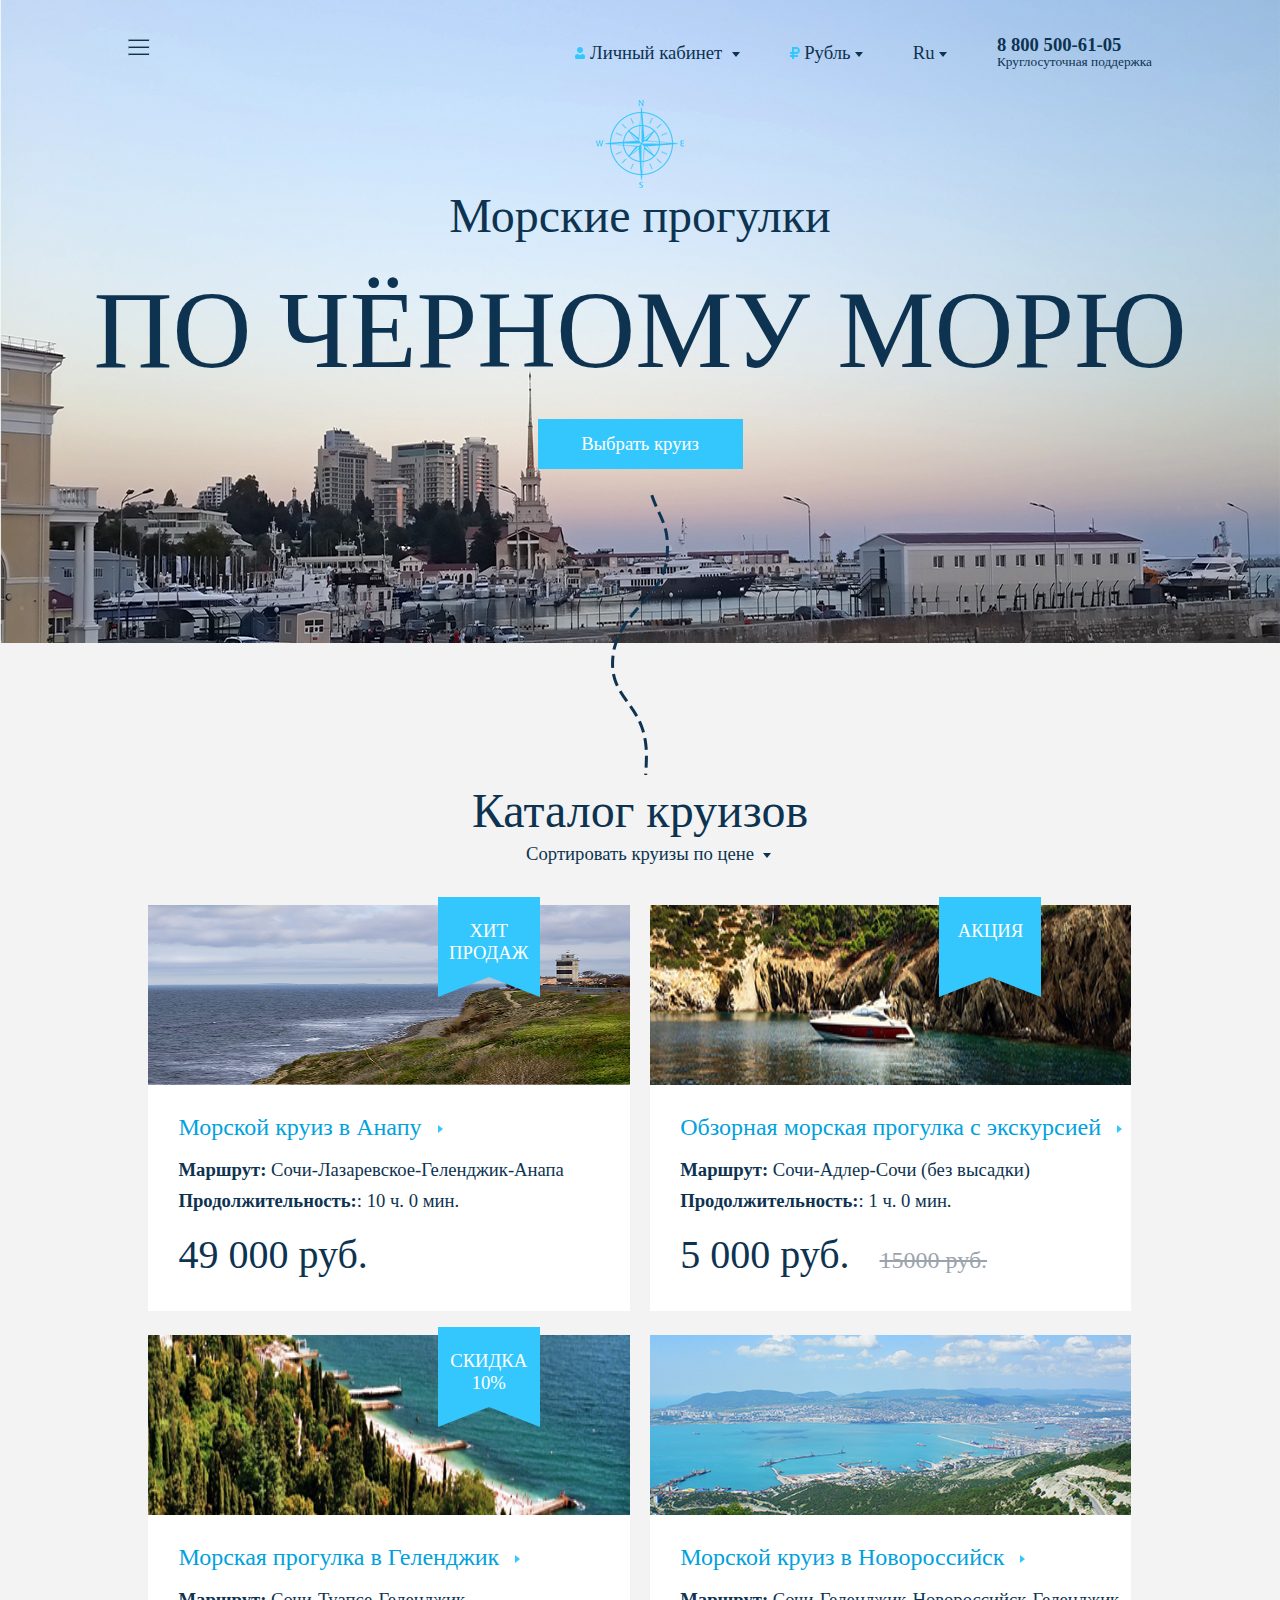
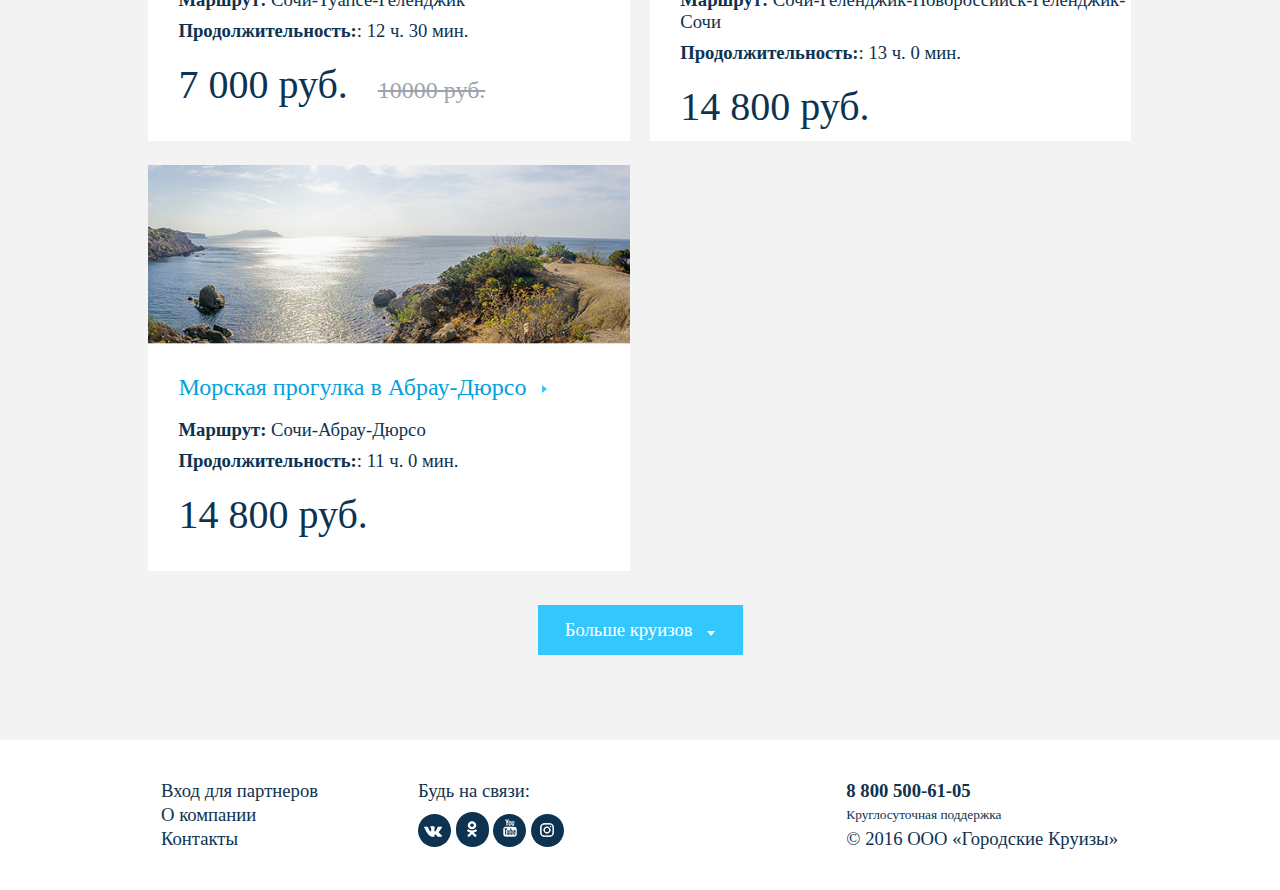
==== index.html @ 9eddcb10 "last changes" ====
<!DOCTYPE html>
<html>

    <head>
        <meta charset="utf-8">
        <meta http-equiv="X-UA-Compatible" content="IE=edge">
        <title>НАЧАЛО РАБОТЫ С BRACKETS</title>
        <meta name="description" content="Интерактивное руководство по началу работы в Brackets.">
        <link rel="stylesheet" href="style.css">
        <meta name="viewport" content="width=device-width, initial-scale=1">
    </head>
    <body>
        <div class="wrapper">
            <div class="header">
                <div class="top-field">
                    <div class="burger-menu">
                        <hr id="first">
                        <hr id="second">
                        <hr id="third">
                    </div>
                    <div class="nav">
                        <ul>
                            <li>Главная</li>
                            <li>О компании</li>
                            <li>Галерея</li>
                            <li>Информация</li>
                            <li>Как доехать</li>
                        </ul>
                    </div>
                    <div class="settings">
                        <span class="my-account">
                            <img src="images/user@1X.png" alt="user">
                            Личный кабинет
                            <img style="margin-left: 5px;margin-bottom: 2px" src="images/Многоугольник 1 копия 2@1X.png" alt="pointer">
                        </span>
                        <span class="money">
                            <img src="images/Р@1X.png" alt="rubles">
                            Рубль
                            <img style="margin-bottom: 2px" src="images/Многоугольник 1 копия 2@1X.png" alt="pointer">
                        </span>
                        <span class="lang">
                            Ru
                            <img style="margin-bottom: 2px" src="images/Многоугольник 1 копия 2@1X.png" alt="pointer">
                        </span>
                        <span class="number">
                            <span style="font-weight: 600">8 800 500-61-05</span>   
                            <br>
                            <span style="font-size: 10pt;" class="other-font">Круглосуточная поддержка</span>                            
                        </span>
                    </div>
                </div>
                <img src="images/logo@1X.png" alt="logo" class="logo">
                <h2 class="header-first">Морские прогулки</h2>
                <h1 class="header-second">ПО ЧЁРНОМУ МОРЮ</h1>
                <div class="button">Выбрать круиз</div>
                <img src="images/Фигура 1@1X (1).png" class="figure" alt="figure">
            </div>
            <div class="popUp-modal">
                <span id="prev"></span>
                <span id="next"></span>
                <span id="exit">Закрыть</span>
            </div>
            <div class="main">
                <h2 class='main-header'>Каталог круизов</h2>
                <div class="sort-blocks">
                    <span class="button-info">Сортировать круизы по цене</span>
                    <img class="sort-pointer" style="margin-left: 5px; margin-bottom: 2px;" src="images/Многоугольник 1 копия 2@1X.png" alt="pointer">
                </div>
                <div class="img-blocks-container">
                        <div data-price="49000" class="img-block blocks ribbon block1">
                            <span class="bonus">ХИТ ПРОДАЖ</span>
                            <img class="main-img" src="images/lighthouse-1319560@1X.png" alt="sea and wheels">
                            <div class="cruise-info">
                                <p class="cruise-header">Морской круиз в Анапу
                                    <img class="marg-img" src="images/Многоугольник 1 копия 3@1X.png" alt="pointer">
                                </p>
                                <p class="way"><span class="bold">Маршрут:</span> Сочи-Лазаревское-Геленджик-Анапа</p>
                                <p class="time"><span class="bold">Продолжительность:</span>: 10 ч. 0 мин.</p>
                                <div class="price">49 000 руб.</div>
                            </div>
                        </div>
                        <div data-price="5000" class="img-block ribbon blocks block2">
                            <span class="bonus">АКЦИЯ</span>
                            <img class="main-img" src="images/sochi-2461968_1920@1X.png" alt="sea and wheels">
                            <div class="cruise-info">
                                <p class="cruise-header">Обзорная морская прогулка с экскурсией
                                    <img class="marg-img" src="images/Многоугольник 1 копия 3@1X.png" alt="pointer">
                                </p>
                                <p class="way"><span class="bold">Маршрут:</span> Сочи-Адлер-Сочи (без высадки)</p>
                                <p class="time"><span class="bold">Продолжительность:</span>: 1 ч. 0 мин.</p>
                                <div class="price">5 000 руб. <span class="old-price">15000 руб.</span></div>
                            </div>
                        </div>
                        <div data-price="7000" class="img-block ribbon blocks block3">
                            <span class="bonus">СКИДКА 10%</span>
                            <img class="main-img" src="images/Слой 21@1X.png" alt="sea and wheels">
                            <div class="cruise-info">
                                <p class="cruise-header">Морская прогулка в Геленджик
                                    <img class="marg-img" src="images/Многоугольник 1 копия 3@1X.png" alt="pointer">
                                </p>
                                <p class="way"><span class="bold">Маршрут:</span> Сочи-Туапсе-Геленджик</p>
                                <p class="time"><span class="bold">Продолжительность:</span>: 12 ч. 30 мин.</p>
                                <div class="price">7 000 руб. <span class="old-price">10000 руб.</span></div>
                            </div>
                        </div>
                        <div data-price="14800" class="img-block blocks block4">
                            <img class="main-img" src="images/novorossiysk-211521_1920@1X.png" alt="sea and wheels">
                            <div class="cruise-info">
                                <p class="cruise-header">Морской круиз в Новороссийск
                                    <img class="marg-img" src="images/Многоугольник 1 копия 3@1X.png" alt="pointer">
                                </p>
                                <p class="way"><span class="bold">Маршрут:</span> Сочи-Геленджик-Новороссийск-Геленджик-Сочи</p>
                                <p class="time"><span class="bold">Продолжительность:</span>: 13 ч. 0 мин.</p>
                                <div class="price">14 800 руб.</div>
                            </div>
                        </div>
                        <div data-price="14800" class="img-block blocks block5">
                            <img class="main-img" src="images/sea-3141781_1920@1X.png" alt="sea and wheels">
                            <div class="cruise-info">
                                <p class="cruise-header">Морская прогулка в Абрау-Дюрсо
                                    <img class="marg-img" src="images/Многоугольник 1 копия 3@1X.png" alt="pointer">
                                </p>
                                <p class="way"><span class="bold">Маршрут:</span> Сочи-Абрау-Дюрсо</p>
                                <p class="time"><span class="bold">Продолжительность:</span>: 11 ч. 0 мин.</p>
                                <div class="price">14 800 руб.</div>
                            </div>
                        </div>                      
                </div>
                <div style="margin-top: 0px;" class="button">Больше круизов
                        <img style="margin-left: 10px;" src="images/Многоугольник 1 копия 5@1X.png" alt="pointer">
                </div>      
            </div>
            <div class="footer">
                <div class="footer-info">
                    <div class="first-column">
                        <p>Вход для партнеров</p>
                        <p>О компании</p>
                        <p>Контакты</p>
                    </div>
                    <div class="second-column">
                        Будь на связи:
                        <p class="icons">
                            <span style="padding-right: 2px;"><img src="images/vk@1X.png" alt="vk"></span>
                            <span style="padding-top: 2px;"><img src="images/ok@1X.png" alt="ok"></span>
                            <span><img src="images/yt@1X (4).png" alt="yt"></span>
                            <span><img src="images/insta@1X.png" alt="inst"></span>
                        </p>
                    </div>
                    <div class="third-column">
                        <p class="bold">8 800 500-61-05</p>
                        <p style="font-size: 10pt">Круглосуточная поддержка</p>
                        <p>© 2016 OOO &#171Городские Круизы&#187</p>
                    </div>
                </div>
            </div>
        </div>
    <script src="JsModules/SortBlocksAnim.js"></script>
    <script src="JsModules/BurgerMenuAnim.js"></script>
    <script src="JsModules/popUp.js"></script>
    </body>
    
</html>
---- style.css ----
body{
    margin: 0;
    padding: 0;
    font-size: 14pt;
    color: rgba(13, 51, 81, 255);
}

.wrapper{
    margin: -5px auto;
    width: 100%;
    max-width: 2500px;
    min-width: 1000px;
}

.header{
    background: url(images/sochi-2258855@1X.png) no-repeat left top;
    background-size: 100% 648px;
    width: 100%;
    height: 648px;
}

.top-field{
    width: 80%;
    padding: 35px 0 0;
    display: flex;
    justify-content: space-between;
    margin: 0 auto;
}

.settings > span{
    display: inline-block;
    margin-left: 45px;
    cursor: pointer;
    -moz-user-select: none;
    -ms-user-select: none;
    -webkit-user-select: none;
}

.number{
    line-height: 15px;
    position: relative;
    top: 7px;
}

.popUp-modal{
    position: fixed;
    z-index: 99999;
    overflow: hidden;
    display: none;
    width: 70%;
    height: 70%;
    margin: auto;
    left: 15%;
    top: 15%;
    min-width: 800px;
    min-height: 400px;
}

.popUp-modal-active{
    display: block;
}

.popUp-modal img{
    width: 100%;
    height: 100%;
}

#next{
    position: absolute;
    top: 50%;
    right: 0%;
    border-width: 20px 20px;
    border-style: solid;
    border-color: transparent transparent transparent white;
    cursor: pointer;
}

#prev{
   position: absolute;
   top: 50%;
   left: 0%;
   border-width: 20px 20px;
   border-style: solid;
   border-color: transparent white transparent transparent;
   cursor: pointer;
}

#exit{
    font-family: sans-serif;
    font-size: 25pt;
    font-weight: bold;
    color: white;
    position: absolute;
    top: 3%;
    right: 3%;
    cursor: pointer;
    user-select: none;
}

#exit:hover{
    color: red;
}

#prev:hover{
    border-right-color: red;
}

#next:hover{
    border-left-color: red;
}

/* burger-menu styles start */
.burger-menu{
    width: 22px;
    height: 26px;
    cursor: pointer;
}

.burger-menu hr{
    border-color: #c0dcf6;
    margin-bottom: -5.5px;
    color: #0d3351;
    background-color: #0d3351;
    height: 1px;
    border-radius: 2px;
    transition: all .5s;
}

.first-active{
    transform: rotate(45deg);
    transform-origin: left;
}

.second-active{
    opacity: 0;
}

.third-active{
    transform: rotate(-45deg);
    transform-origin: left;
    margin-top: 10px;
}

.nav{
    position: absolute;
    left: 15%;
    top: 33px;
    transition: all 1s;
    height: 0;
    overflow: hidden;
}

.nav ul{
    margin:0;
    padding: 0;
}

.nav ul li{
    list-style-type: none;
    padding: 10px 10px 10px 10px;
    background: black;
    color: white;
    border: 1px solid black;
    cursor: pointer;
}

.nav ul li:hover{
    background: transparent;
    color: #0d3351;
}

.open{
    height: 220px;
}


/* burger-menu styles end */

.logo{
    margin: 0 auto;
    width: 88px;
    height: 88px;
    display: block;
    margin-top: 36px;
}

.header-first, .header-second{
    font-weight: normal;
    text-align: center;
    margin: 0;
}

.header-first{
    font-size: 36pt;
}

.header-second{
    font-size: 82pt;
    margin-top: 25px;
}

.button{
    width: 205px;
    background: #33c7fd;
    color: white;
    text-align: center;
    margin: 25px auto;
    line-height: 50px;
    cursor: pointer;
    -moz-user-select: none;
    -ms-user-select: none;
    -webkit-user-select: none;
    user-select: none;
}

.button:active{
    width: 203px;
    height: 49px;
    margin-bottom: 26px;
}

.figure{
    display: block;
    margin: 0 auto;
    margin-top: 18px;
}

.main{
    padding-top: 100px;
    background: #f3f3f3;
    padding-bottom: 60px;
}

.main-header{
    font-weight: normal;
    font-size: 36pt;
    text-align: center;
    margin-bottom: 0;
}

.sort-blocks{
    text-align: center;
    cursor: pointer;
    width: 300px;
    margin: 5px auto;
    position: relative;
}

.img-blocks-container{
    width: 80%;
    min-width: 850px;
    margin: 0 auto;
    margin-top: 40px;
    position: relative;
    height: 1300px;
}

.img-block > img{
    height: 180px;
}

.ribbon::before{
    content: "";
    position: absolute;
    height: 60px;
    border-width: 20px 51px;
    border-style: solid;
    border-color: #33c7fd #33c7fd transparent #33c7fd;
    top: -8px;
    right: 90px;
}

.img-block{
    width: 47%;
    height: 406px;
    display: inline-block;
    position: absolute;
    margin-bottom: 3%;
    margin-left: 2%;
    transition: all 1s;
    background: white;
}

.marg-img{
    margin-left: 10px;
    margin-bottom: 2px;
}


.img-block > img{
    width: 100%;
    cursor: pointer;
}

.sorted{
    transform: rotate(180deg)
}

.sort-pointer{
    transition: all 1s;
    position: absolute;
    top: 10px;
    right: 19px;
}

.cruise-info{
    padding-left: 30px; 
}

.cruise-header{
    color: #00a2dd;
    font-size: 18pt;
    margin-bottom: 0px;
}

.bold{
    font-weight: bold;
}

.price{
    font-size: 30pt;
}

.way{
    margin-bottom: -10px;
}

.old-price{
    font-size: 18pt;
    color: #9ba4ad;
    text-decoration: line-through;
    margin-left: 20px;
}

.bonus{
    width: 102px;
    position: absolute;
    text-align: center;
    color: white;
    top: 15px;
    right: 90px;
}

.footer-info{
    width: 80%;
    padding: 30px 34px 20px 33px;
    margin: 0 auto;
    display: flex;
    box-sizing: border-box;
    min-width: 850px;
    justify-content: space-between;
}

.footer-info p{
    line-height: 5px;
}

.first-column{
    min-width: 170px;
}

.first-column p:hover{
    text-decoration: underline;
    cursor: pointer;
}

.second-column{
    margin-top: 10px;
    margin-left: -20%;
}

.icons{
    margin-top: 10px;
    width: 150px;
}

.icons span{
    background: #0d3351;
    border-radius: 33px;
    width: 33px;
    line-height: 33px;
    text-align: center;
    display: inline-block;
    box-sizing: border-box;
}

.icons span:hover{
    background: black;
    cursor: pointer;
}

.block2{
    top: 0;
    left: 49%;
}

.block3{
    top: 430px;
    left: 0;
}

.block4{
    top: 430px;
    left: 49%;
}

.block5{
    top: 860px;
    left: 0;
}



/* @media screen and (max-width: 452px) {
    .img-block{
        position: absolute;
    }

    .block1{
        left: 10%;
        width: 80%;
    }

    .block2{
        left: 10%;
        width: 80%;
        top: 430px;
    }

    .block3{
        left: 10%;
        width: 80%;
        top: 860px;
    }

    .block4{
        left: 10%;
        width: 80%;
        top: 1290px;
    }

    .block5{
        left: 10%;
        width: 80%;
        top: 1720px;
    }

    .img-blocks-container{
        height: 2200px;
    }
} */
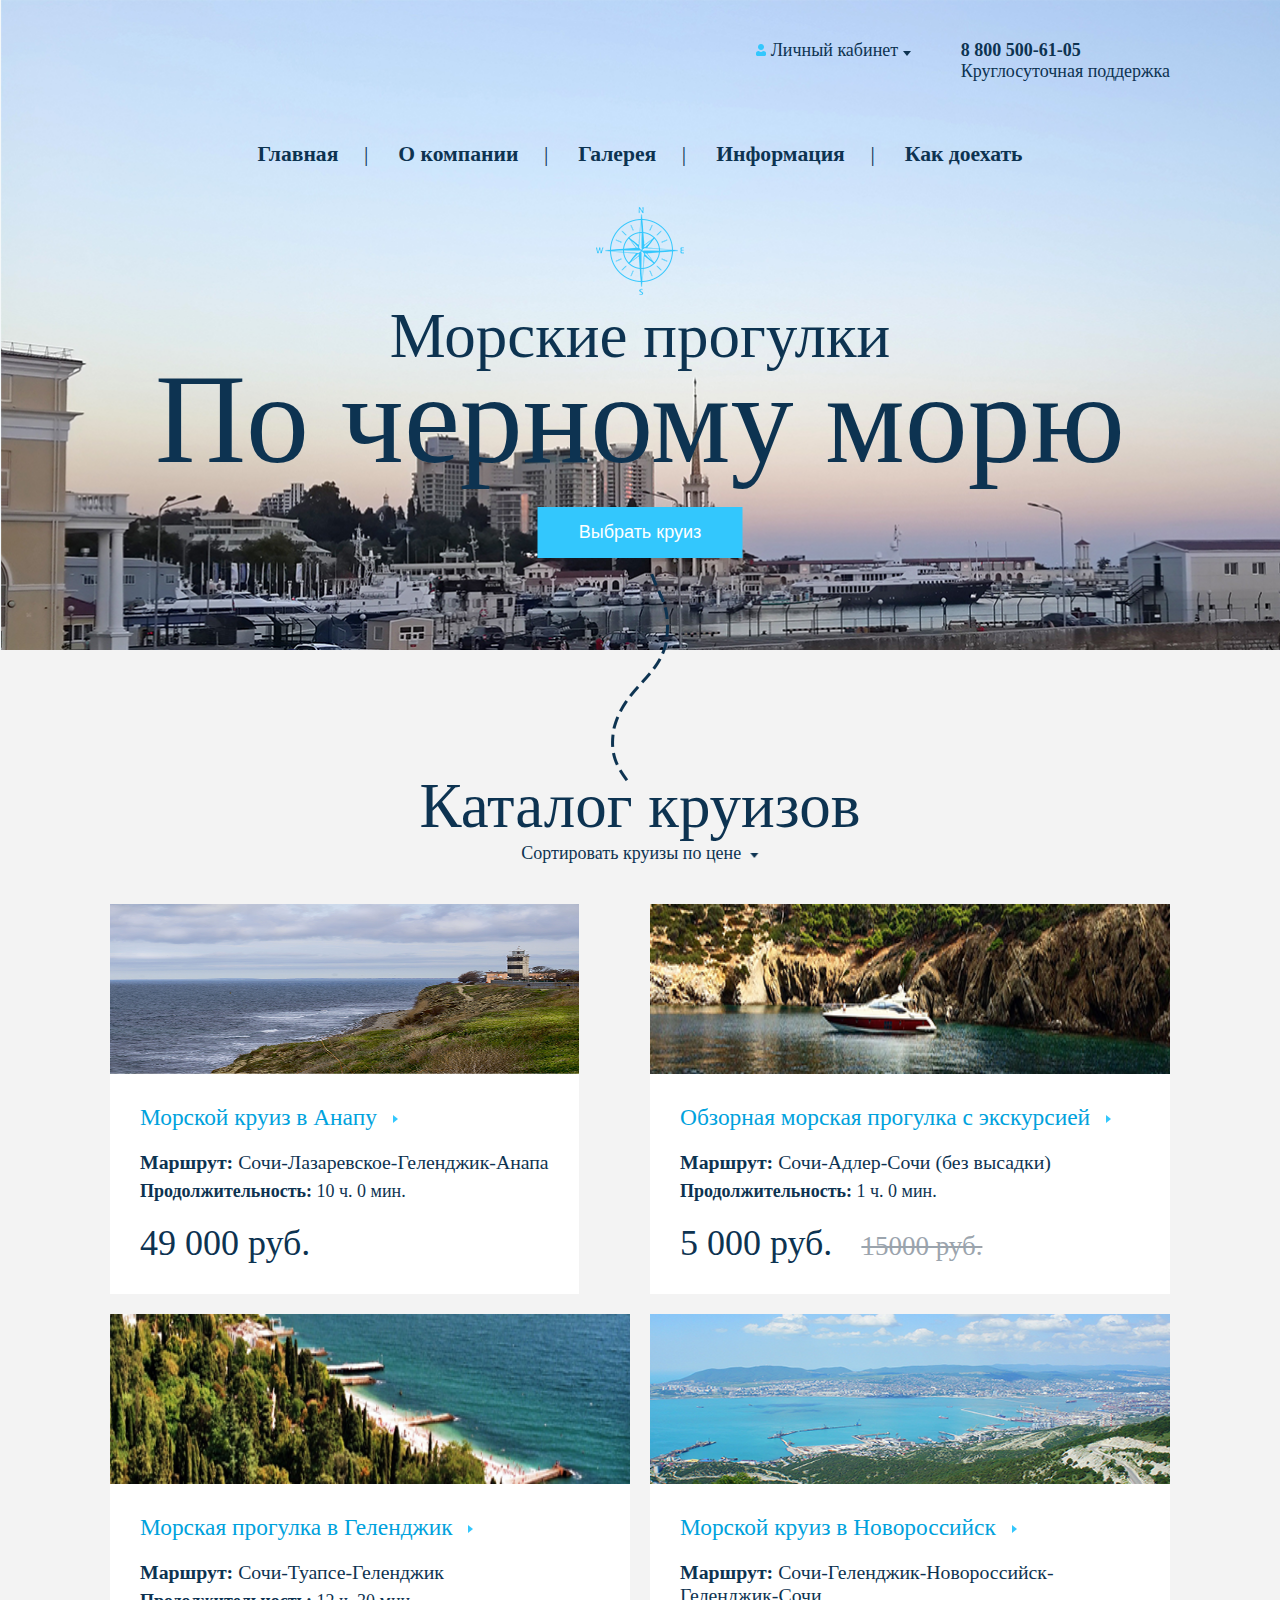
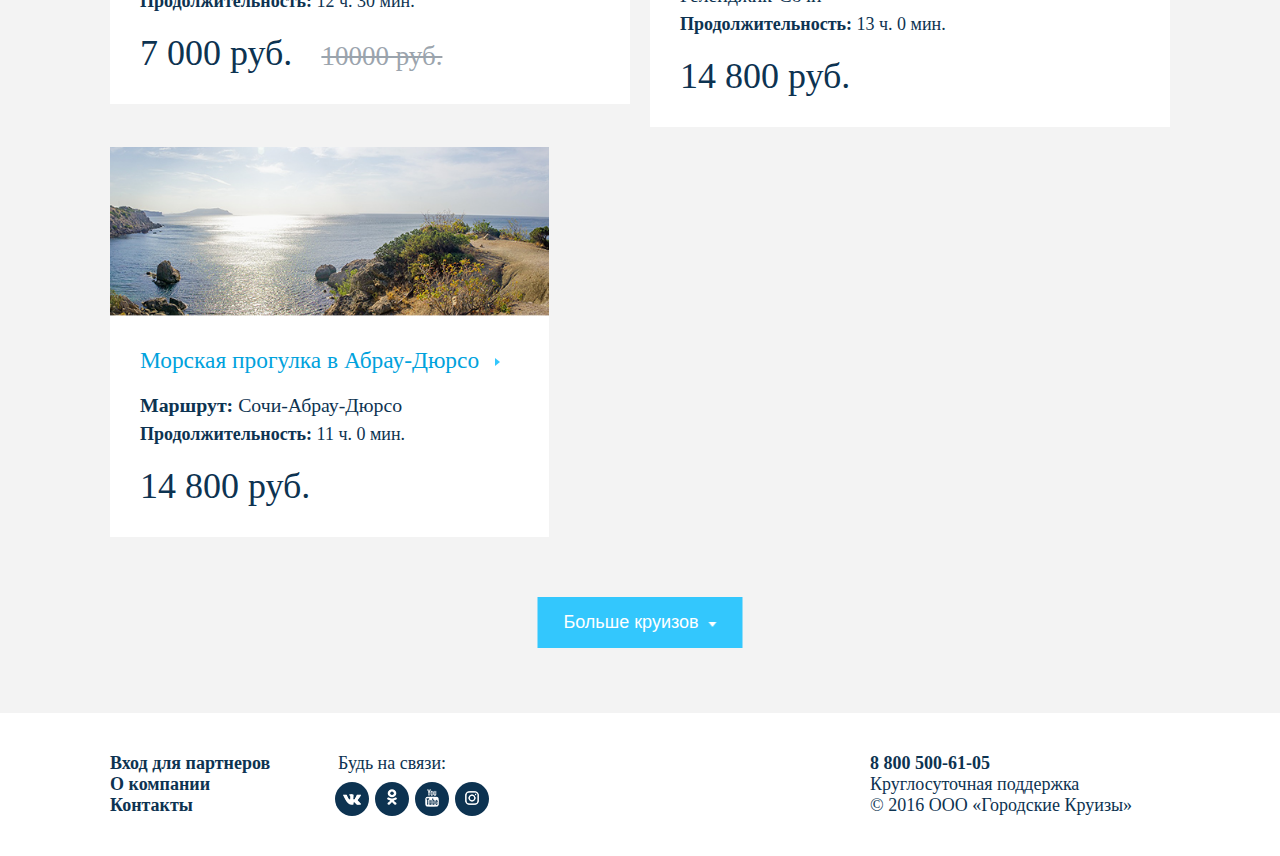
==== commit 59cd5c45: "rework all" ====
--- a/index.html
+++ b/index.html
@@ -1,162 +1,235 @@
 <!DOCTYPE html>
-<html>
-
-    <head>
-        <meta charset="utf-8">
-        <meta http-equiv="X-UA-Compatible" content="IE=edge">
-        <title>НАЧАЛО РАБОТЫ С BRACKETS</title>
-        <meta name="description" content="Интерактивное руководство по началу работы в Brackets.">
-        <link rel="stylesheet" href="style.css">
-        <meta name="viewport" content="width=device-width, initial-scale=1">
-    </head>
-    <body>
-        <div class="wrapper">
-            <div class="header">
-                <div class="top-field">
-                    <div class="burger-menu">
-                        <hr id="first">
-                        <hr id="second">
-                        <hr id="third">
-                    </div>
-                    <div class="nav">
-                        <ul>
-                            <li>Главная</li>
-                            <li>О компании</li>
-                            <li>Галерея</li>
-                            <li>Информация</li>
-                            <li>Как доехать</li>
-                        </ul>
-                    </div>
-                    <div class="settings">
-                        <span class="my-account">
-                            <img src="images/user@1X.png" alt="user">
-                            Личный кабинет
-                            <img style="margin-left: 5px;margin-bottom: 2px" src="images/Многоугольник 1 копия 2@1X.png" alt="pointer">
+<html lang="en">
+<head>
+    <meta charset="UTF-8">
+    <meta name="viewport" content="width=device-width, initial-scale=1.0">
+    <meta http-equiv="X-UA-Compatible" content="ie=edge">
+    <title>Document</title>
+    <link rel="stylesheet" href="style.css?ver=7">
+</head>
+<body>
+    <header class="header">
+        <div class="container">
+            <ul class="settings">
+                <li class="settings__item">
+                    <img src="images/user@1X.png" alt="user">
+                    Личный кабинет
+                    <img src="images/Многоугольник 1 копия 2@1X.png" alt="chevron">
+                </li>
+                <li class="settings__item">
+                    <a href="tel: +78005006105">8 800 500-61-05</a>
+                    <p class="text-small">Круглосуточная поддержка</p>
+                </li>
+            </ul>
+            <nav class="header__menu">
+              <ul class="menu">
+                <li class="menu__item"><a href="#">Главная</a></li>
+                <li class="menu__item"><a href="#">О компании</a></li>
+                <li class="menu__item"><a href="#">Галерея</a></li>
+                <li class="menu__item"><a href="#">Информация</a></li>
+                <li class="menu__item"><a href="#">Как доехать</a></li>
+              </ul>
+            </nav>
+            <div class="logo">
+                <img src="images/logo@1X.png" alt="logo">
+            </div>
+            <div class="text-center">
+                <p class="header__slogan">Морские прогулки</p>
+                <p class="header__slogan--large">По черному морю</p>
+            </div>
+            <button class="choose" id="scroll-button">Выбрать круиз</button>
+            <div class="figure">
+                <img src="images/Фигура 1@1X (1).png" alt="figure">
+            </div>
+        </div>
+    </header>
+    <main class="container container--blocks">
+        <p class="header__slogan text-center" id="scroll-target">Каталог круизов</p>
+        <p class="text-center sort">
+            Сортировать круизы по цене
+            <img class="chevron" src="images/Многоугольник 1 копия 2@1X.png" alt="chevron">
+        </p>
+        <div id="shadowField"></div>
+        <div id="dialog">
+            <div id="chevron-left" data-role="left">
+                <span class="chevron-image-left"></span>
+            </div>
+            <div id="chevron-right" data-role="right">
+                <span class="chevron-image-right"></span>
+            </div>
+        </div>  
+        <div class="containers">      
+            <div class="block-container" data-price="49000">
+                <div class="block">
+                    <div class="image-container">
+                        <img class="popUp" src="images/lighthouse-1319560@1X.png" alt="anapa">
+                    </div>
+                    <div class="block__info">
+                        <p class="name">
+                            Морской круиз в Анапу
+                            <img class="chevron-right" src="images/Многоугольник 1 копия 3@1X.png" alt="chevron">
+                        </p>
+                        <p class="road">
+                            <b>Маршрут: </b>
+                            Сочи-Лазаревское-Геленджик-Анапа
+                        </p>
+                        <p class="time">
+                            <b>Продолжительность: </b>
+                            10 ч. 0 мин.
+                        </p>
+                        <span class="price">
+                            49 000 руб. 
                         </span>
-                        <span class="money">
-                            <img src="images/Р@1X.png" alt="rubles">
-                            Рубль
-                            <img style="margin-bottom: 2px" src="images/Многоугольник 1 копия 2@1X.png" alt="pointer">
+                    </div>
+                </div>
+            </div>
+            <div class="block-container" data-price="5000">
+                <div class="block">
+                    <div class="image-container">
+                        <img class="popUp" src="images/sochi-2461968_1920@1X.png" alt="sochi">
+                    </div>
+                    <div class="block__info">
+                        <p class="name">
+                            Обзорная морская прогулка с экскурсией
+                            <img class="chevron-right" src="images/Многоугольник 1 копия 3@1X.png" alt="chevron">
+                        </p>
+                        <p class="road">
+                            <b>Маршрут: </b>
+                            Сочи-Адлер-Сочи (без высадки)
+                        </p>
+                        <p class="time">
+                            <b>Продолжительность: </b>
+                            1 ч. 0 мин.
+                        </p>
+                        <span class="price">
+                            5 000 руб.
+                            <span class="old-price">15000 руб.</span>
                         </span>
-                        <span class="lang">
-                            Ru
-                            <img style="margin-bottom: 2px" src="images/Многоугольник 1 копия 2@1X.png" alt="pointer">
-                        </span>
-                        <span class="number">
-                            <span style="font-weight: 600">8 800 500-61-05</span>   
-                            <br>
-                            <span style="font-size: 10pt;" class="other-font">Круглосуточная поддержка</span>                            
-                        </span>
-                    </div>
-                </div>
-                <img src="images/logo@1X.png" alt="logo" class="logo">
-                <h2 class="header-first">Морские прогулки</h2>
-                <h1 class="header-second">ПО ЧЁРНОМУ МОРЮ</h1>
-                <div class="button">Выбрать круиз</div>
-                <img src="images/Фигура 1@1X (1).png" class="figure" alt="figure">
-            </div>
-            <div class="popUp-modal">
-                <span id="prev"></span>
-                <span id="next"></span>
-                <span id="exit">Закрыть</span>
-            </div>
-            <div class="main">
-                <h2 class='main-header'>Каталог круизов</h2>
-                <div class="sort-blocks">
-                    <span class="button-info">Сортировать круизы по цене</span>
-                    <img class="sort-pointer" style="margin-left: 5px; margin-bottom: 2px;" src="images/Многоугольник 1 копия 2@1X.png" alt="pointer">
-                </div>
-                <div class="img-blocks-container">
-                        <div data-price="49000" class="img-block blocks ribbon block1">
-                            <span class="bonus">ХИТ ПРОДАЖ</span>
-                            <img class="main-img" src="images/lighthouse-1319560@1X.png" alt="sea and wheels">
-                            <div class="cruise-info">
-                                <p class="cruise-header">Морской круиз в Анапу
-                                    <img class="marg-img" src="images/Многоугольник 1 копия 3@1X.png" alt="pointer">
-                                </p>
-                                <p class="way"><span class="bold">Маршрут:</span> Сочи-Лазаревское-Геленджик-Анапа</p>
-                                <p class="time"><span class="bold">Продолжительность:</span>: 10 ч. 0 мин.</p>
-                                <div class="price">49 000 руб.</div>
-                            </div>
-                        </div>
-                        <div data-price="5000" class="img-block ribbon blocks block2">
-                            <span class="bonus">АКЦИЯ</span>
-                            <img class="main-img" src="images/sochi-2461968_1920@1X.png" alt="sea and wheels">
-                            <div class="cruise-info">
-                                <p class="cruise-header">Обзорная морская прогулка с экскурсией
-                                    <img class="marg-img" src="images/Многоугольник 1 копия 3@1X.png" alt="pointer">
-                                </p>
-                                <p class="way"><span class="bold">Маршрут:</span> Сочи-Адлер-Сочи (без высадки)</p>
-                                <p class="time"><span class="bold">Продолжительность:</span>: 1 ч. 0 мин.</p>
-                                <div class="price">5 000 руб. <span class="old-price">15000 руб.</span></div>
-                            </div>
-                        </div>
-                        <div data-price="7000" class="img-block ribbon blocks block3">
-                            <span class="bonus">СКИДКА 10%</span>
-                            <img class="main-img" src="images/Слой 21@1X.png" alt="sea and wheels">
-                            <div class="cruise-info">
-                                <p class="cruise-header">Морская прогулка в Геленджик
-                                    <img class="marg-img" src="images/Многоугольник 1 копия 3@1X.png" alt="pointer">
-                                </p>
-                                <p class="way"><span class="bold">Маршрут:</span> Сочи-Туапсе-Геленджик</p>
-                                <p class="time"><span class="bold">Продолжительность:</span>: 12 ч. 30 мин.</p>
-                                <div class="price">7 000 руб. <span class="old-price">10000 руб.</span></div>
-                            </div>
-                        </div>
-                        <div data-price="14800" class="img-block blocks block4">
-                            <img class="main-img" src="images/novorossiysk-211521_1920@1X.png" alt="sea and wheels">
-                            <div class="cruise-info">
-                                <p class="cruise-header">Морской круиз в Новороссийск
-                                    <img class="marg-img" src="images/Многоугольник 1 копия 3@1X.png" alt="pointer">
-                                </p>
-                                <p class="way"><span class="bold">Маршрут:</span> Сочи-Геленджик-Новороссийск-Геленджик-Сочи</p>
-                                <p class="time"><span class="bold">Продолжительность:</span>: 13 ч. 0 мин.</p>
-                                <div class="price">14 800 руб.</div>
-                            </div>
-                        </div>
-                        <div data-price="14800" class="img-block blocks block5">
-                            <img class="main-img" src="images/sea-3141781_1920@1X.png" alt="sea and wheels">
-                            <div class="cruise-info">
-                                <p class="cruise-header">Морская прогулка в Абрау-Дюрсо
-                                    <img class="marg-img" src="images/Многоугольник 1 копия 3@1X.png" alt="pointer">
-                                </p>
-                                <p class="way"><span class="bold">Маршрут:</span> Сочи-Абрау-Дюрсо</p>
-                                <p class="time"><span class="bold">Продолжительность:</span>: 11 ч. 0 мин.</p>
-                                <div class="price">14 800 руб.</div>
-                            </div>
-                        </div>                      
-                </div>
-                <div style="margin-top: 0px;" class="button">Больше круизов
-                        <img style="margin-left: 10px;" src="images/Многоугольник 1 копия 5@1X.png" alt="pointer">
-                </div>      
-            </div>
-            <div class="footer">
-                <div class="footer-info">
-                    <div class="first-column">
-                        <p>Вход для партнеров</p>
-                        <p>О компании</p>
-                        <p>Контакты</p>
-                    </div>
-                    <div class="second-column">
-                        Будь на связи:
-                        <p class="icons">
-                            <span style="padding-right: 2px;"><img src="images/vk@1X.png" alt="vk"></span>
-                            <span style="padding-top: 2px;"><img src="images/ok@1X.png" alt="ok"></span>
-                            <span><img src="images/yt@1X (4).png" alt="yt"></span>
-                            <span><img src="images/insta@1X.png" alt="inst"></span>
-                        </p>
-                    </div>
-                    <div class="third-column">
-                        <p class="bold">8 800 500-61-05</p>
-                        <p style="font-size: 10pt">Круглосуточная поддержка</p>
-                        <p>© 2016 OOO &#171Городские Круизы&#187</p>
+                    </div>
+                </div>
+            </div>
+            <div class="block-container" data-price="7000">
+                <div class="block">
+                    <div class="image-container">
+                        <img class="popUp" src="images/Слой 21@1X.png" alt="sochi">
+                    </div>
+                    <div class="block__info">                       
+                        <p class="name">
+                            Морская прогулка в Геленджик 
+                            <img class="chevron-right" src="images/Многоугольник 1 копия 3@1X.png" alt="chevron">
+                        </p>
+                        <p class="road">
+                            <b>Маршрут: </b>
+                            Сочи-Туапсе-Геленджик
+                        </p>
+                        <p class="time">
+                            <b>Продолжительность: </b>
+                            12 ч. 30 мин.
+                        </p>
+                        <span class="price">
+                            7 000 руб.
+                            <span class="old-price">10000 руб.</span>
+                        </span>                        
+                    </div>
+                </div>
+            </div>
+            <div class="block-container" data-price="14800">
+                <div class="block">
+                    <div class="image-container">
+                        <img class="popUp" src="images/novorossiysk-211521_1920@1X.png" alt="novorossiysk">
+                    </div>
+                    <div class="block__info">                        
+                        <p class="name">
+                            Морской круиз в Новороссийск
+                            <img class="chevron-right" src="images/Многоугольник 1 копия 3@1X.png" alt="chevron">
+                        </p>
+                        <p class="road">
+                            <b>Маршрут: </b>
+                            Сочи-Геленджик-Новороссийск-Геленджик-Сочи
+                        </p>
+                        <p class="time">
+                            <b>Продолжительность: </b>
+                            13 ч. 0 мин.
+                        </p>
+                        <p class="price">
+                            14 800 руб.
+                        </p>
+                    </div>       
+                </div>
+            </div>
+            <div class="block-container" data-price="14800">
+                <div class="block">
+                    <div class="image-container">
+                        <img class="popUp" src="images/sea-3141781_1920@1X.png" alt="sea">
+                    </div>
+                    <div class="block__info">
+                        <p class="name">
+                            Морская прогулка в Абрау-Дюрсо
+                            <img class="chevron-right" src="images/Многоугольник 1 копия 3@1X.png" alt="chevron">
+                        </p>
+                        <p class="road">
+                            <b>Маршрут: </b>
+                            Сочи-Абрау-Дюрсо
+                        </p>
+                        <p class="time">
+                            <b>Продолжительность: </b>
+                            11 ч. 0 мин.
+                        </p>
+                        <p class="price">
+                            14 800 руб.
+                        </p>
                     </div>
                 </div>
             </div>
         </div>
-    <script src="JsModules/SortBlocksAnim.js"></script>
-    <script src="JsModules/BurgerMenuAnim.js"></script>
-    <script src="JsModules/popUp.js"></script>
-    </body>
-    
+        <button class="choose">
+            Больше круизов
+            <img class="chevron" src="images/Многоугольник 1 копия 5@1X.png" alt="chevron">
+        </button>
+    </main>
+    <footer class="footer">
+        <div class="container footer__inner">
+            <ul class="footer-menu">
+                <li><a href="#">Вход для партнеров</a></li>
+                <li><a href="#">О компании</a></li>
+                <li><a href="#">Контакты</a></li>
+            </ul>
+            <div class="contacts-container">
+                Будь на связи:
+                <ul class="footer-contacts">
+                <li>
+                    <a href="#">
+                        <img src="images/vk@1X.png" alt="vk">
+                    </a>        
+                </li>
+                <li>
+                    <a href="#">
+                        <img src="images/ok@1X.png" alt="odnokassniki">
+                    </a>
+                </li>
+                <li>
+                    <a href="#">
+                        <img src="images/yt@1X (4).png" alt="youtube">
+                    </a>
+                </li>
+                <li>
+                    <a href="#">
+                        <img src="images/insta@1X.png" alt="instagram">
+                    </a>
+                </li>
+            </ul>
+            </div>
+            <ul class="footer-info">
+                <li>
+                    <a href="tel: +78005006105">8 800 500-61-05</a>
+                </li>
+                <li>Круглосуточная поддержка</li>
+                <li>© 2016 OOO «Городские Круизы»</li>
+            </ul>
+        </div>
+    </footer>
+    <script src="JsModules/ScrollButton.js"></script>
+    <script src="JsModules/SortBlocks.js"></script>
+    <script src="JsModules/PopUp.js"></script>
+</body>
 </html>--- a/style.css
+++ b/style.css
@@ -1,453 +1,372 @@
 
-
-body{
+html {
+    font-size: 18px;
+    color: rgba(13, 51, 81, 255);
+}
+
+body {
     margin: 0;
     padding: 0;
-    font-size: 14pt;
-    color: rgba(13, 51, 81, 255);
-}
-
-.wrapper{
-    margin: -5px auto;
+    background: #f3f3f3;
+}
+
+p {
+    margin: 0;
+    padding: 0;
+}
+
+ul, ol {
+    list-style-type: none;
+    margin: 0;
+    padding: 0;
+}
+
+a {
+    text-decoration: none;
+    font-size: inherit;
+    color: inherit;
+    font-weight: bold;
+}
+
+img {
+    max-width: 100%;
+    height: auto;
+}
+
+.text-center {
+    text-align: center;
+}
+
+.container {
     width: 100%;
-    max-width: 2500px;
-    min-width: 1000px;
-}
-
-.header{
-    background: url(images/sochi-2258855@1X.png) no-repeat left top;
-    background-size: 100% 648px;
-    width: 100%;
-    height: 648px;
-}
-
-.top-field{
-    width: 80%;
-    padding: 35px 0 0;
-    display: flex;
-    justify-content: space-between;
+    max-width: 1100px;
+    min-width: 320px;
     margin: 0 auto;
-}
-
-.settings > span{
+    box-sizing: border-box;
+    padding: 0 20px;
+}
+
+.container--blocks {
+    padding: 120px 20px 50px 20px;
+}
+
+.header {
+    height: 650px;
+    background: url('images/sochi-2258855@1X.png') no-repeat left bottom;
+    background-size: cover;
+    box-sizing: border-box;
+    padding-top: 40px;
+}
+
+.settings {
+    display: flex;
+    justify-content: flex-end;
+}
+
+.settings__item {
+    margin-left: 50px;
+    cursor: pointer;
+}
+
+.menu {
+    font-size: 1.2rem;
+    display: flex;
+    justify-content: center;
+    margin-top: 50px;
+}
+
+.menu__item {
+    position: relative;
+}
+
+.menu__item:not(:last-child):after {
+    content: "|";
+    position: absolute;
+    right: 0;
+    top: 10px;
+}
+
+.menu__item a {
+    display: block;
+    padding: 10px 30px;
+}
+
+.menu__item a:hover {
+    text-decoration: underline;
+}
+
+.logo {
+    margin-top: 30px;
+    margin-left: 50%;
+    transform: translateX(-50%);
     display: inline-block;
-    margin-left: 45px;
-    cursor: pointer;
-    -moz-user-select: none;
-    -ms-user-select: none;
-    -webkit-user-select: none;
-}
-
-.number{
-    line-height: 15px;
-    position: relative;
-    top: 7px;
-}
-
-.popUp-modal{
-    position: fixed;
-    z-index: 99999;
-    overflow: hidden;
-    display: none;
-    width: 70%;
-    height: 70%;
-    margin: auto;
-    left: 15%;
-    top: 15%;
-    min-width: 800px;
-    min-height: 400px;
-}
-
-.popUp-modal-active{
-    display: block;
-}
-
-.popUp-modal img{
-    width: 100%;
-    height: 100%;
-}
-
-#next{
-    position: absolute;
-    top: 50%;
-    right: 0%;
-    border-width: 20px 20px;
-    border-style: solid;
-    border-color: transparent transparent transparent white;
-    cursor: pointer;
-}
-
-#prev{
-   position: absolute;
-   top: 50%;
-   left: 0%;
-   border-width: 20px 20px;
-   border-style: solid;
-   border-color: transparent white transparent transparent;
-   cursor: pointer;
-}
-
-#exit{
-    font-family: sans-serif;
-    font-size: 25pt;
-    font-weight: bold;
-    color: white;
-    position: absolute;
-    top: 3%;
-    right: 3%;
-    cursor: pointer;
-    user-select: none;
-}
-
-#exit:hover{
-    color: red;
-}
-
-#prev:hover{
-    border-right-color: red;
-}
-
-#next:hover{
-    border-left-color: red;
-}
-
-/* burger-menu styles start */
-.burger-menu{
-    width: 22px;
-    height: 26px;
-    cursor: pointer;
-}
-
-.burger-menu hr{
-    border-color: #c0dcf6;
-    margin-bottom: -5.5px;
-    color: #0d3351;
-    background-color: #0d3351;
-    height: 1px;
-    border-radius: 2px;
-    transition: all .5s;
-}
-
-.first-active{
-    transform: rotate(45deg);
-    transform-origin: left;
-}
-
-.second-active{
-    opacity: 0;
-}
-
-.third-active{
-    transform: rotate(-45deg);
-    transform-origin: left;
-    margin-top: 10px;
-}
-
-.nav{
-    position: absolute;
-    left: 15%;
-    top: 33px;
-    transition: all 1s;
-    height: 0;
-    overflow: hidden;
-}
-
-.nav ul{
-    margin:0;
+}
+
+.logo img {
+    max-width: 100%;
+    height: auto;
+}
+
+.header__slogan {
+    font-size: 3.5rem;
+}
+
+.header__slogan--large {
+    margin-top: -25px;
+    font-size: 7rem;
+    margin-bottom: 15px;
+}
+
+.choose {
+    margin-left: 50%;
+    transform: translateX(-50%);
     padding: 0;
-}
-
-.nav ul li{
-    list-style-type: none;
-    padding: 10px 10px 10px 10px;
-    background: black;
-    color: white;
-    border: 1px solid black;
-    cursor: pointer;
-}
-
-.nav ul li:hover{
-    background: transparent;
-    color: #0d3351;
-}
-
-.open{
-    height: 220px;
-}
-
-
-/* burger-menu styles end */
-
-.logo{
-    margin: 0 auto;
-    width: 88px;
-    height: 88px;
-    display: block;
-    margin-top: 36px;
-}
-
-.header-first, .header-second{
-    font-weight: normal;
-    text-align: center;
-    margin: 0;
-}
-
-.header-first{
-    font-size: 36pt;
-}
-
-.header-second{
-    font-size: 82pt;
-    margin-top: 25px;
-}
-
-.button{
+    border: 0;
+    background: 0;
     width: 205px;
     background: #33c7fd;
     color: white;
+    padding: 15px 0;
+    font-size: inherit;
+    cursor: pointer;
+    margin-bottom: 15px;
+}
+
+.choose:active {
+    width: 207px;
+    padding: 16px 0;
+    margin-bottom: 13px;
+}
+
+.figure {
+    margin-left: 50%;
+    height: 210px;
+    overflow: hidden;
+    transform: translateX(-50%);    
+    display: inline-block;
+}
+
+.figure img {
+    width: 100%;
+}
+
+.sort {
+    cursor: pointer;
+    display: inline-block;
+    margin-left: 50%;
+    transform: translateX(-50%);
+}
+
+.chevron {
+    margin: 0 0 1px 5px;
+}
+
+.containers {
+    display: flex;
+    flex-wrap: wrap;
+    padding-top: 40px;
+    margin: 0 -10px;
+    position: relative;
+}
+
+#dialog {
+    width: 70%;
+    position: fixed;
+    top: 50%;
+    left: 50%;
+    transform: translate(-50%, -50%);
+    display: none;
+    z-index: 11;
+}
+
+#dialog img {
+    max-width: 100%;
+    height: auto;
+    position: fixed;
+    left: 50%;
+    top: 50%;
+    transform: translate(-50%, -50%);
+}
+
+#chevron-left, #chevron-right  {
+    position: fixed;
+    cursor: pointer;
+    transition: background-color 1s;
+    height: 50px;
+    display: flex;
+    align-items: center;
+    border-radius: 50%;
+    background: black;
+    transform: translateY(-50%);
+}
+
+#chevron-left:hover, #chevron-right:hover {
+    background: transparent;
+}
+
+#chevron-left:hover > span {
+    border-right-color: black;
+}
+
+#chevron-right:hover > span {
+    border-left-color: black;
+}
+
+#chevron-left {
+    top: 50%;
+    left: 20px;
+    padding-right: 30px;
+}
+
+#chevron-right {
+    top: 50%;
+    right: 20px;
+    padding-left: 30px;
+}
+
+.chevron-image-left, 
+.chevron-image-right {
+    border: 20px solid transparent;
+    display: block;
+}
+
+.chevron-image-left {
+    border-right-color: white;
+    transition: border-right-color 1s;
+}
+
+.chevron-image-right {
+    border-left-color: white;
+    transition: border-left-color 1s;
+}
+
+#shadowField {
+    background: grey;
+    opacity: .5;
+    position: fixed;
+    top: 0;
+    left: 0;
+    bottom: 0;
+    right: 0;
+    z-index: 10;
+    display: none;
+}
+
+.block-container {
+    flex: 0 0 50%;
+    max-width: 50%;
+    box-sizing: border-box;
+    padding: 0 10px;
+    margin-bottom: 20px;
+    transition: top 1s, left 1s;
+}
+
+.image-container {
+    height: 170px;
+}
+
+.chevron-right {
+    margin: 0 0 2px 10px;
+}
+
+.image-container img {
+    width: 100%;
+    height: 100%;
+    cursor: pointer;
+}
+
+.block {
+    background: white;
+    min-height: 100%;
+    display: flex;
+    flex-direction: column;
+}
+
+.block__info {
+    padding: 30px;
+    display: flex;
+    flex-direction: column;
+    flex-grow: 1;
+}
+
+.name {
+    color: #00a2dd;
+    margin-bottom: 20px;
+    font-size: 1.3rem;
+}
+
+.road {
+    font-size: 1.1rem;
+    margin-bottom: 7px;
+    flex-grow: 1;
+}
+
+.time {
+    margin-bottom: 20px;
+}
+
+.price {
+    font-size: 2rem;
+}
+
+.old-price {
+    text-decoration: line-through;
+    color: #9ba4ad;
+    font-size: 1.5rem;
+    margin-left: 20px;
+}
+
+.footer {
+    background: white;
+    padding: 40px 0;
+}
+
+.footer__inner {
+    display: flex;
+    align-items: center;
+}
+
+.footer-menu {
+   font-weight: normal;
+   flex: 0 1 30%;
+}
+
+.contacts-container {
+    flex: 0 1 70%;
+}
+
+.footer-contacts {
+    display: flex;
+    margin: 0 -6px;
+    margin-top: 8px;
+}
+
+.footer-contacts li {
+    padding: 0 3px;
     text-align: center;
-    margin: 25px auto;
-    line-height: 50px;
-    cursor: pointer;
-    -moz-user-select: none;
-    -ms-user-select: none;
-    -webkit-user-select: none;
-    user-select: none;
-}
-
-.button:active{
-    width: 203px;
-    height: 49px;
-    margin-bottom: 26px;
-}
-
-.figure{
+}
+
+.footer-contacts li a {
     display: block;
-    margin: 0 auto;
-    margin-top: 18px;
-}
-
-.main{
-    padding-top: 100px;
-    background: #f3f3f3;
-    padding-bottom: 60px;
-}
-
-.main-header{
-    font-weight: normal;
-    font-size: 36pt;
-    text-align: center;
-    margin-bottom: 0;
-}
-
-.sort-blocks{
-    text-align: center;
-    cursor: pointer;
-    width: 300px;
-    margin: 5px auto;
-    position: relative;
-}
-
-.img-blocks-container{
-    width: 80%;
-    min-width: 850px;
-    margin: 0 auto;
-    margin-top: 40px;
-    position: relative;
-    height: 1300px;
-}
-
-.img-block > img{
-    height: 180px;
-}
-
-.ribbon::before{
-    content: "";
-    position: absolute;
-    height: 60px;
-    border-width: 20px 51px;
-    border-style: solid;
-    border-color: #33c7fd #33c7fd transparent #33c7fd;
-    top: -8px;
-    right: 90px;
-}
-
-.img-block{
-    width: 47%;
-    height: 406px;
-    display: inline-block;
-    position: absolute;
-    margin-bottom: 3%;
-    margin-left: 2%;
-    transition: all 1s;
-    background: white;
-}
-
-.marg-img{
-    margin-left: 10px;
-    margin-bottom: 2px;
-}
-
-
-.img-block > img{
-    width: 100%;
-    cursor: pointer;
-}
-
-.sorted{
-    transform: rotate(180deg)
-}
-
-.sort-pointer{
-    transition: all 1s;
-    position: absolute;
-    top: 10px;
-    right: 19px;
-}
-
-.cruise-info{
-    padding-left: 30px; 
-}
-
-.cruise-header{
-    color: #00a2dd;
-    font-size: 18pt;
-    margin-bottom: 0px;
-}
-
-.bold{
-    font-weight: bold;
-}
-
-.price{
-    font-size: 30pt;
-}
-
-.way{
-    margin-bottom: -10px;
-}
-
-.old-price{
-    font-size: 18pt;
-    color: #9ba4ad;
-    text-decoration: line-through;
-    margin-left: 20px;
-}
-
-.bonus{
-    width: 102px;
-    position: absolute;
-    text-align: center;
-    color: white;
-    top: 15px;
-    right: 90px;
-}
-
-.footer-info{
-    width: 80%;
-    padding: 30px 34px 20px 33px;
-    margin: 0 auto;
-    display: flex;
-    box-sizing: border-box;
-    min-width: 850px;
-    justify-content: space-between;
-}
-
-.footer-info p{
-    line-height: 5px;
-}
-
-.first-column{
-    min-width: 170px;
-}
-
-.first-column p:hover{
+    padding: 7px;
+    width: 20px;
+    height: 20px;
+    background: #0d3351;
+    border-radius: 50%;
+}
+
+.footer-contacts a:hover {
+    background: black;
+}
+
+.footer-menu li:hover a {
     text-decoration: underline;
-    cursor: pointer;
-}
-
-.second-column{
-    margin-top: 10px;
-    margin-left: -20%;
-}
-
-.icons{
-    margin-top: 10px;
-    width: 150px;
-}
-
-.icons span{
-    background: #0d3351;
-    border-radius: 33px;
-    width: 33px;
-    line-height: 33px;
-    text-align: center;
-    display: inline-block;
-    box-sizing: border-box;
-}
-
-.icons span:hover{
-    background: black;
-    cursor: pointer;
-}
-
-.block2{
-    top: 0;
-    left: 49%;
-}
-
-.block3{
-    top: 430px;
-    left: 0;
-}
-
-.block4{
-    top: 430px;
-    left: 49%;
-}
-
-.block5{
-    top: 860px;
-    left: 0;
-}
-
-
-
-/* @media screen and (max-width: 452px) {
-    .img-block{
-        position: absolute;
-    }
-
-    .block1{
-        left: 10%;
-        width: 80%;
-    }
-
-    .block2{
-        left: 10%;
-        width: 80%;
-        top: 430px;
-    }
-
-    .block3{
-        left: 10%;
-        width: 80%;
-        top: 860px;
-    }
-
-    .block4{
-        left: 10%;
-        width: 80%;
-        top: 1290px;
-    }
-
-    .block5{
-        left: 10%;
-        width: 80%;
-        top: 1720px;
-    }
-
-    .img-blocks-container{
-        height: 2200px;
-    }
-} */+}
+
+.footer-info {
+    flex: 0 0 300px;
+}
+
+
+
+
